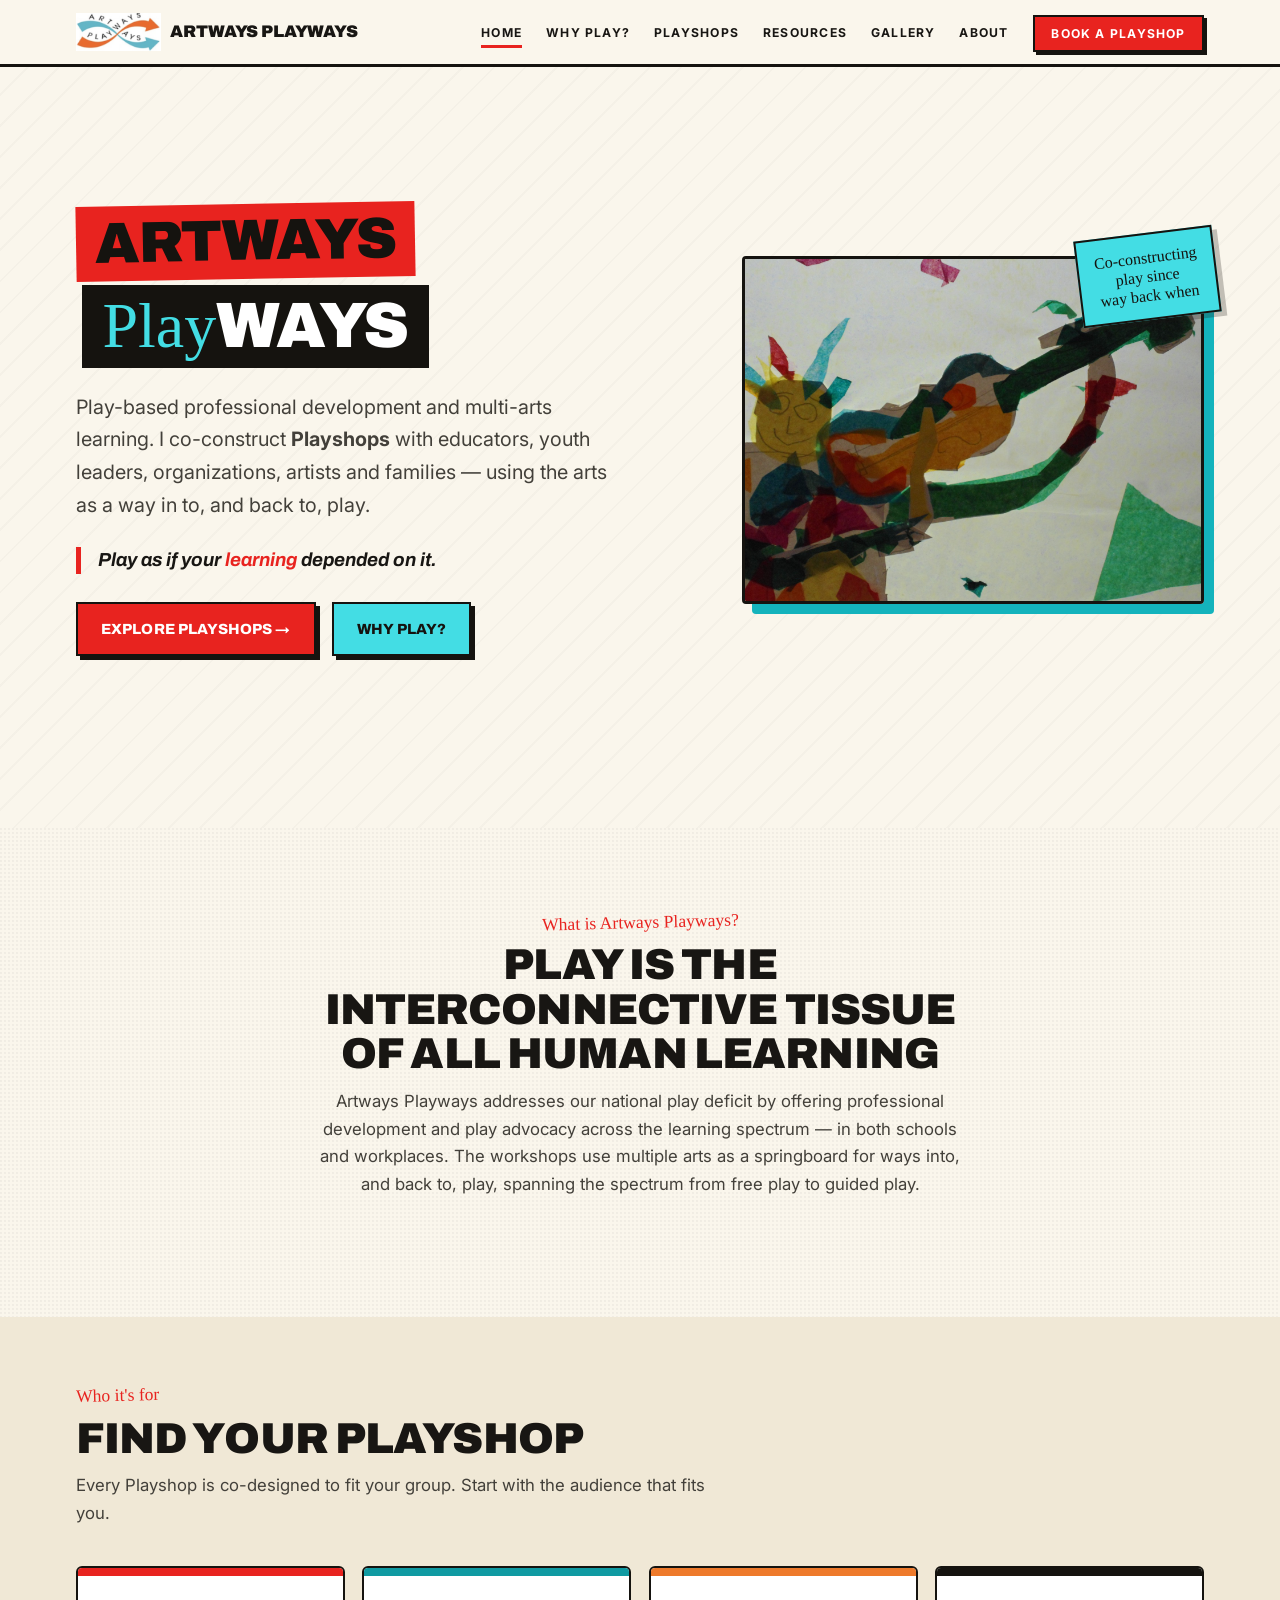
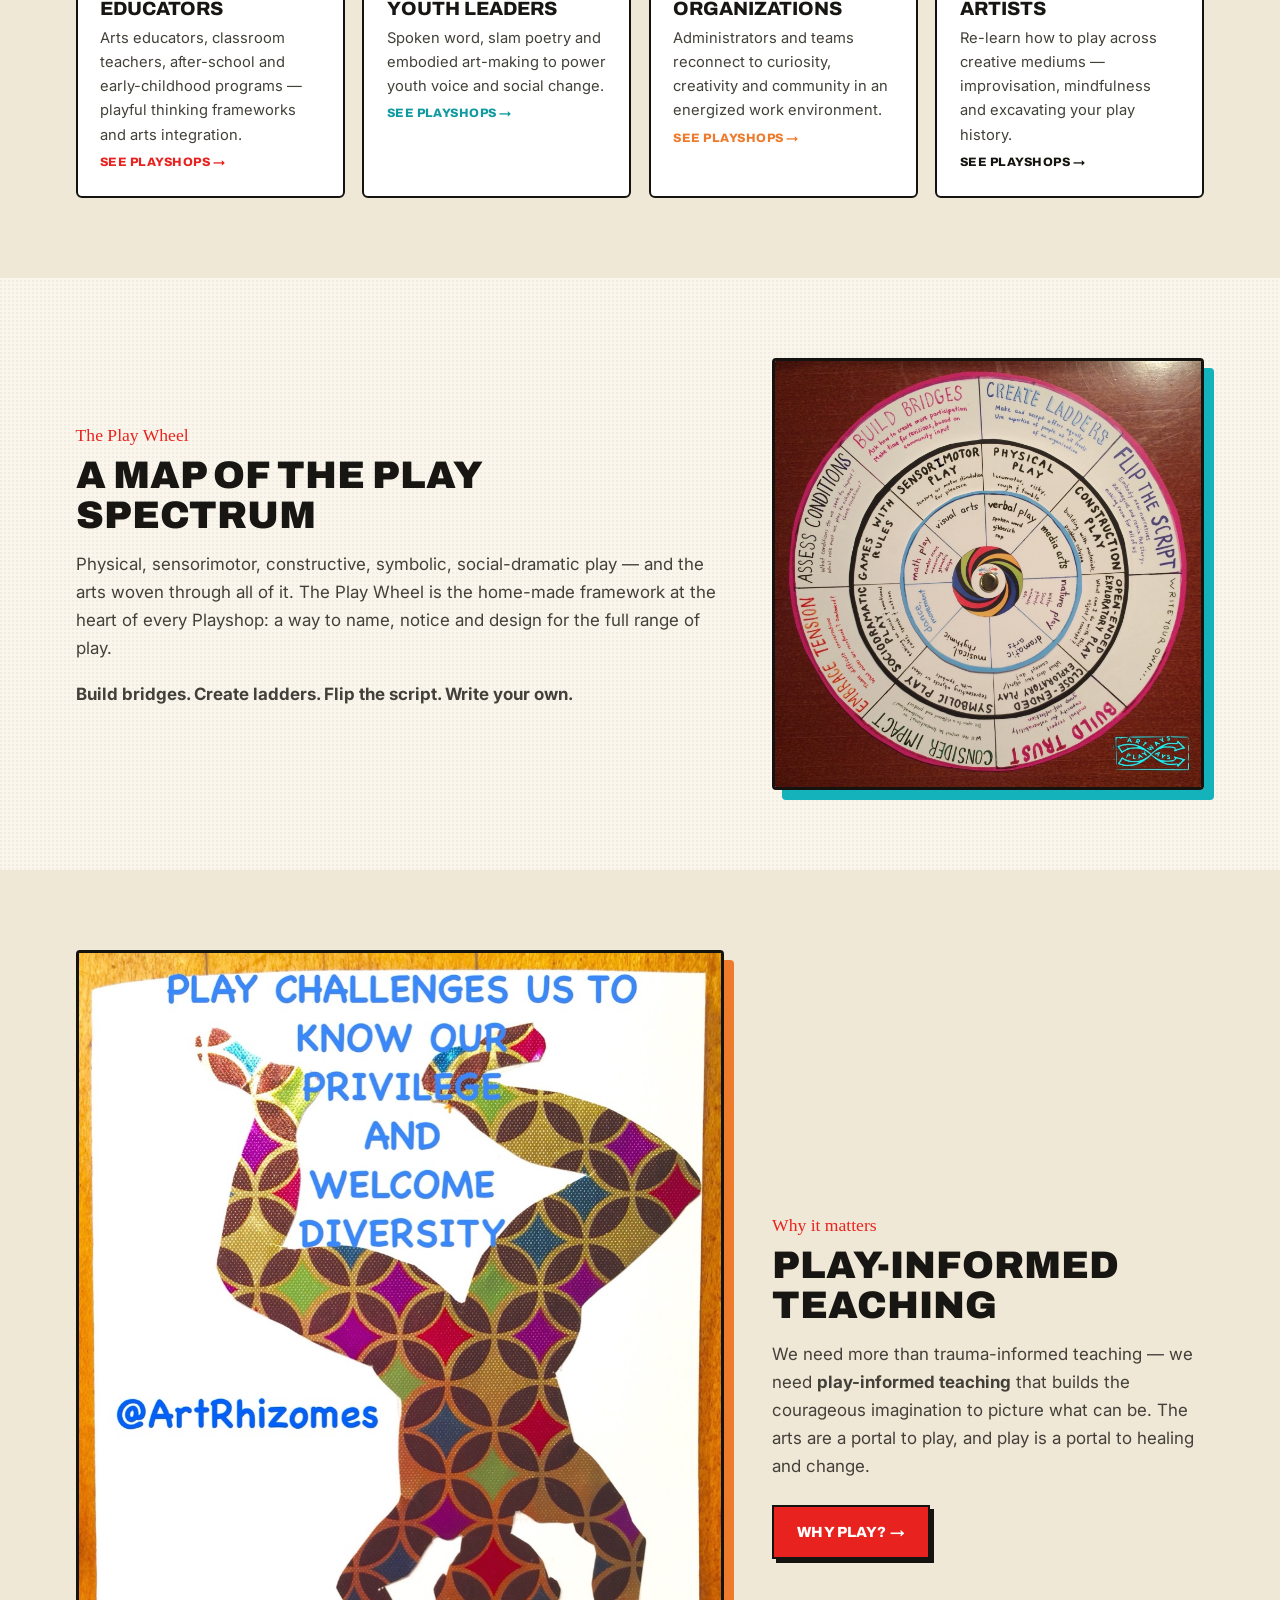
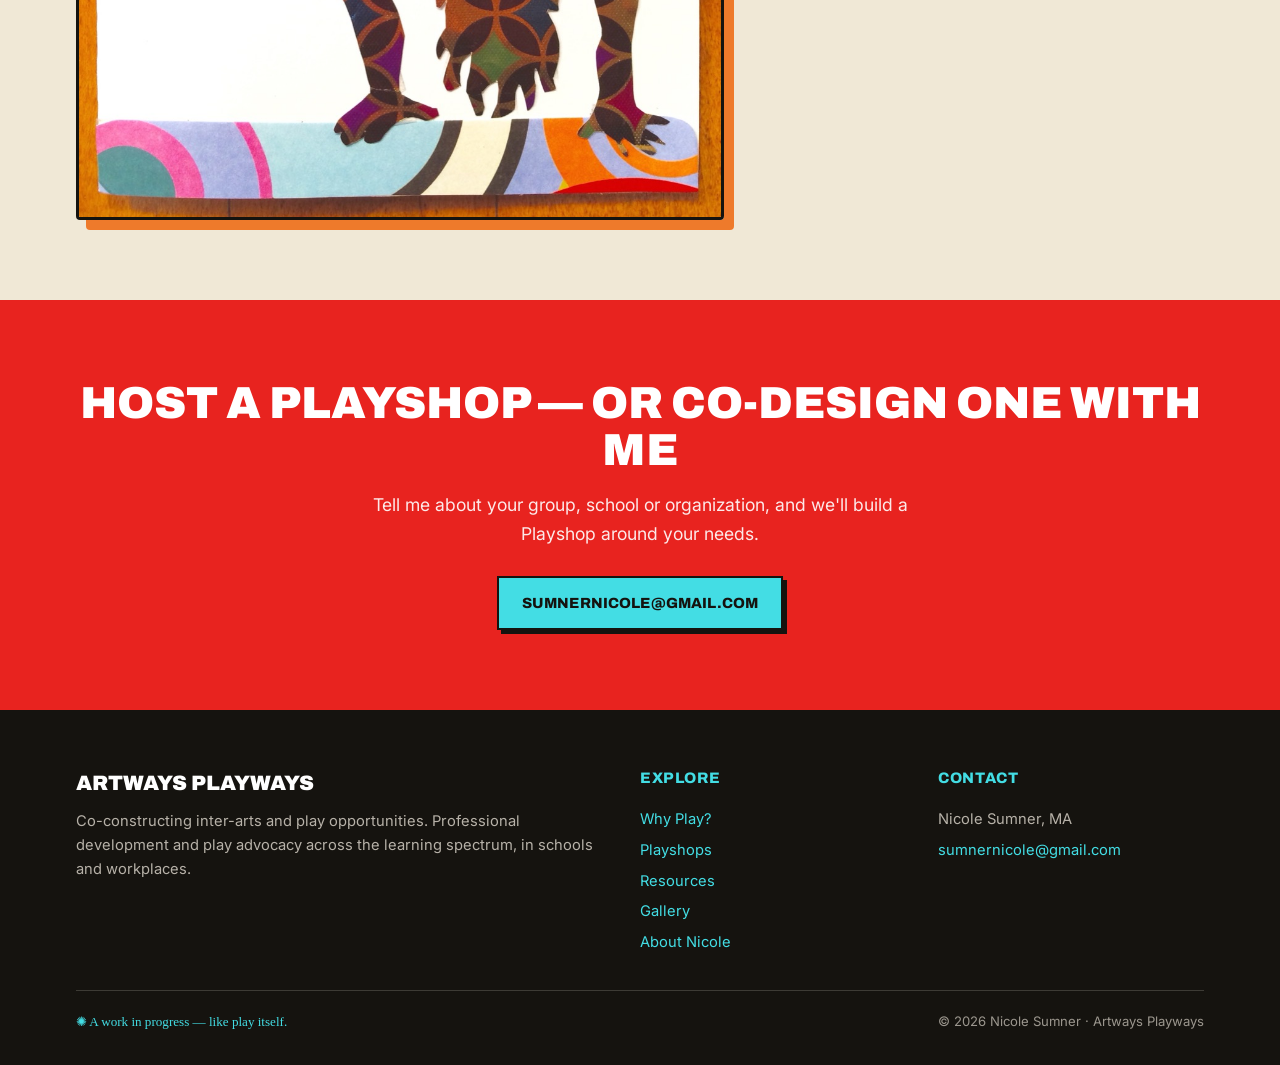
==== index.html @ 3ca1c851 "init" ====
<!DOCTYPE html>
<html lang="en">
<head>
  <meta charset="UTF-8">
  <meta name="viewport" content="width=device-width, initial-scale=1.0">
  <title>Artways Playways — Nicole Sumner</title>
  <meta name="description" content="Artways Playways — play-based professional development and multi-arts learning with Nicole Sumner. Playshops for educators, youth leaders, organizations and artists.">
  <link rel="preconnect" href="https://fonts.googleapis.com">
  <link rel="preconnect" href="https://fonts.gstatic.com" crossorigin>
  <link href="https://fonts.googleapis.com/css2?family=Archivo:wght@500;600;700;800;900&family=Permanent+Marker&family=Inter:wght@300;400;500;600;700&display=swap" rel="stylesheet">
  <link rel="stylesheet" href="css/style.css">
</head>
<body>
  <header class="site">
    <div class="nav-inner">
      <a href="index.html" class="brand"><img src="assets/img/logo.png" alt="" class="brand-logo"> Artways Playways</a>
      <button class="hamburger" aria-label="Menu"><span></span><span></span><span></span></button>
      <ul class="nav-links">
        <li><a href="index.html" class="active">Home</a></li>
        <li><a href="why-play.html">Why Play?</a></li>
        <li><a href="playshops.html">Playshops</a></li>
        <li><a href="resources.html">Resources</a></li>
        <li><a href="gallery.html">Gallery</a></li>
        <li><a href="about.html">About</a></li>
        <li><a href="mailto:sumnernicole@gmail.com" class="nav-cta">Book a Playshop</a></li>
      </ul>
    </div>
  </header>

  <!-- HERO -->
  <section class="hero">
    <div class="hero-inner">
      <div>
        <div class="title-stack">
          <span class="bar bar-red">Artways</span>
          <span class="bar bar-black"><span class="marker">Play</span>ways</span>
        </div>
        <p class="lede">Play-based professional development and multi-arts learning. I co-construct <strong>Playshops</strong> with educators, youth leaders, organizations, artists and families — using the arts as a way in to, and back to, play.</p>

        <div class="play-as-if">
          <p>Play as if your <span class="em" id="playWord" style="transition:opacity .35s">learning</span> depended on it.</p>
        </div>

        <div class="hero-actions">
          <a href="playshops.html" class="btn btn-primary">Explore Playshops →</a>
          <a href="why-play.html" class="btn btn-ghost">Why play?</a>
        </div>
      </div>
      <div class="hero-art">
        <span class="sticky-badge">Co-constructing<br>play since<br>way back when</span>
        <img src="assets/img/collage-i-see-a-song.jpg" alt="A child's bright tissue-paper collage of a sun-person playing a guitar">
      </div>
    </div>
  </section>

  <!-- WHAT IS IT -->
  <section class="block">
    <div class="wrap">
      <div class="section-head center">
        <div class="kicker">What is Artways Playways?</div>
        <h2>Play is the interconnective tissue of all human learning</h2>
        <p>Artways Playways addresses our national play deficit by offering professional development and play advocacy across the learning spectrum — in both schools and workplaces. The workshops use multiple arts as a springboard for ways into, and back to, play, spanning the spectrum from free play to guided play.</p>
      </div>
    </div>
  </section>

  <!-- AUDIENCES -->
  <section class="block" style="background:var(--paper-2); padding-top:4rem;">
    <div class="wrap">
      <div class="section-head">
        <div class="kicker">Who it's for</div>
        <h2>Find your Playshop</h2>
        <p>Every Playshop is co-designed to fit your group. Start with the audience that fits you.</p>
      </div>
      <div class="aud-grid">
        <a class="aud-card" href="playshops.html#educators" style="--ac:var(--red)">
          <h3>Educators</h3>
          <p>Arts educators, classroom teachers, after-school and early-childhood programs — playful thinking frameworks and arts integration.</p>
          <span class="go">See Playshops →</span>
        </a>
        <a class="aud-card" href="playshops.html#youth" style="--ac:var(--cyan-deep)">
          <h3>Youth Leaders</h3>
          <p>Spoken word, slam poetry and embodied art-making to power youth voice and social change.</p>
          <span class="go">See Playshops →</span>
        </a>
        <a class="aud-card" href="playshops.html#orgs" style="--ac:var(--orange)">
          <h3>Organizations</h3>
          <p>Administrators and teams reconnect to curiosity, creativity and community in an energized work environment.</p>
          <span class="go">See Playshops →</span>
        </a>
        <a class="aud-card" href="playshops.html#artists" style="--ac:var(--black)">
          <h3>Artists</h3>
          <p>Re-learn how to play across creative mediums — improvisation, mindfulness and excavating your play history.</p>
          <span class="go">See Playshops →</span>
        </a>
      </div>
    </div>
  </section>

  <!-- PLAY WHEEL FEATURE -->
  <section class="block">
    <div class="wrap">
      <div class="cols narrow">
        <div class="prose">
          <div class="kicker" style="font-family:var(--font-marker); color:var(--red); font-size:1.1rem;">The Play Wheel</div>
          <h2 style="font-family:var(--font-display); font-weight:900; text-transform:uppercase; font-size:clamp(1.6rem,3vw,2.4rem); line-height:1.05; margin:0.3rem 0 1rem;">A map of the play spectrum</h2>
          <p>Physical, sensorimotor, constructive, symbolic, social-dramatic play — and the arts woven through all of it. The Play Wheel is the home-made framework at the heart of every Playshop: a way to name, notice and design for the full range of play.</p>
          <p><strong>Build bridges. Create ladders. Flip the script. Write your own.</strong></p>
        </div>
        <figure class="framed cyan">
          <img src="assets/img/play-wheel.jpg" alt="Hand-drawn Play Wheel mapping kinds of play and the arts">
        </figure>
      </div>
    </div>
  </section>

  <!-- PLAY STATEMENT BAND -->
  <section class="block" style="background:var(--paper-2);">
    <div class="wrap">
      <div class="cols narrow" style="align-items:center;">
        <figure class="framed">
          <img src="assets/img/play-challenges-privilege.jpg" alt="Poster: Play challenges us to know our privilege and welcome diversity">
        </figure>
        <div class="prose">
          <div class="kicker" style="font-family:var(--font-marker); color:var(--red); font-size:1.1rem;">Why it matters</div>
          <h2 style="font-family:var(--font-display); font-weight:900; text-transform:uppercase; font-size:clamp(1.6rem,3vw,2.4rem); line-height:1.05; margin:.3rem 0 1rem;">Play-informed teaching</h2>
          <p>We need more than trauma-informed teaching — we need <strong>play-informed teaching</strong> that builds the courageous imagination to picture what can be. The arts are a portal to play, and play is a portal to healing and change.</p>
          <a href="why-play.html" class="btn btn-primary" style="margin-top:.4rem;">Why play? →</a>
        </div>
      </div>
    </div>
  </section>

  <!-- CTA -->
  <section class="block cta">
    <div class="wrap">
      <h2>Host a Playshop — or co-design one with me</h2>
      <p>Tell me about your group, school or organization, and we'll build a Playshop around your needs.</p>
      <a href="mailto:sumnernicole@gmail.com" class="btn btn-ghost">sumnernicole@gmail.com</a>
    </div>
  </section>

  <!-- FOOTER -->
  <footer class="site">
    <div class="wrap">
      <div class="foot-grid">
        <div>
          <div class="foot-brand">Artways Playways</div>
          <p>Co-constructing inter-arts and play opportunities. Professional development and play advocacy across the learning spectrum, in schools and workplaces.</p>
        </div>
        <div>
          <h4>Explore</h4>
          <ul>
            <li><a href="why-play.html">Why Play?</a></li>
            <li><a href="playshops.html">Playshops</a></li>
        <li><a href="resources.html">Resources</a></li>
        <li><a href="gallery.html">Gallery</a></li>
            <li><a href="about.html">About Nicole</a></li>
          </ul>
        </div>
        <div>
          <h4>Contact</h4>
          <ul>
            <li>Nicole Sumner, MA</li>
            <li><a href="mailto:sumnernicole@gmail.com">sumnernicole@gmail.com</a></li>
          </ul>
        </div>
      </div>
      <div class="foot-bottom">
        <span class="inprogress-badge">✺ A work in progress — like play itself.</span>
        <span>© <span id="yr">2026</span> Nicole Sumner · Artways Playways</span>
      </div>
    </div>
  </footer>

  <script src="js/main.js"></script>
</body>
</html>
---- css/style.css ----
/* ============================================================
   Artways Playways — Nicole Sumner
   Brand: red / black / cyan / orange, activist-poster energy,
   hand-lettered accents. Built crisp.
   Type: Archivo (poster sans) + Permanent Marker (hand accent)
         + Inter (body). Shared with the Courageous Teachers site.
   ============================================================ */

:root {
  --ink:        #181613;
  --ink-soft:   #43403a;
  --paper:      #faf6ec;
  --paper-2:    #f0e8d6;
  --card:       #ffffff;

  --red:        #e8231f;
  --red-deep:   #c11a17;
  --cyan:       #14b3bc;
  --cyan-deep:  #0f9aa2;
  --cyan-bright:#43dde4;
  --orange:     #ee7a2b;
  --orange-deep:#d4631a;
  --black:      #15130f;

  --line:       rgba(24, 22, 19, 0.16);
  --line-soft:  rgba(24, 22, 19, 0.08);
  --shadow:     0 16px 36px -22px rgba(24, 22, 19, 0.55);

  --font-display: 'Archivo', system-ui, sans-serif;
  --font-marker:  'Permanent Marker', 'Comic Sans MS', cursive;
  --font-body:    'Inter', system-ui, -apple-system, sans-serif;

  --maxw: 1180px;
}

*, *::before, *::after { margin: 0; padding: 0; box-sizing: border-box; }
html { scroll-behavior: smooth; }

body {
  font-family: var(--font-body);
  color: var(--ink);
  background: var(--paper);
  font-weight: 400; line-height: 1.65;
  -webkit-font-smoothing: antialiased;
  background-image: radial-gradient(circle at 1px 1px, rgba(24,22,19,0.04) 1px, transparent 0);
  background-size: 4px 4px;
}
a { color: inherit; }
img { max-width: 100%; display: block; }
.wrap { max-width: var(--maxw); margin: 0 auto; padding: 0 1.6rem; }

/* ---------------- NAV ---------------- */
header.site {
  position: fixed; top: 0; left: 0; width: 100%; z-index: 1000;
  background: var(--paper);
  border-bottom: 3px solid var(--black);
}
.nav-inner {
  max-width: var(--maxw); margin: 0 auto; height: 64px; padding: 0 1.6rem;
  display: flex; align-items: center; justify-content: space-between;
}
.brand {
  font-family: var(--font-display); font-weight: 900; font-size: 1.05rem;
  letter-spacing: -0.01em; text-transform: uppercase; text-decoration: none;
  color: var(--ink); line-height: 1; display: flex; align-items: center; gap: 0.6rem;
}
.brand-logo { height: 38px; width: auto; display: block; }
.nav-links { display: flex; gap: 1.5rem; list-style: none; align-items: center; }
.nav-links a {
  text-decoration: none; font-weight: 700; font-size: 0.76rem;
  letter-spacing: 0.1em; text-transform: uppercase; color: var(--ink);
  position: relative; padding: 0.4rem 0;
}
.nav-links a::after {
  content: ''; position: absolute; left: 0; bottom: -1px; height: 3px; width: 0;
  background: var(--red); transition: width .2s;
}
.nav-links a:hover::after, .nav-links a.active::after { width: 100%; }
.nav-cta {
  background: var(--red); color: #fff !important; padding: 0.55rem 1.05rem !important;
  border: 2px solid var(--black); box-shadow: 3px 3px 0 var(--black);
  text-transform: uppercase !important; transition: transform .12s, box-shadow .12s;
}
.nav-cta::after { display: none; }
.nav-cta:hover { transform: translate(-1px,-1px); box-shadow: 4px 4px 0 var(--black); }

.hamburger { display: none; flex-direction: column; gap: 5px; background: none; border: none; cursor: pointer; padding: 6px; }
.hamburger span { width: 26px; height: 3px; background: var(--black); display: block; transition: .2s; }

/* ---------------- HERO ---------------- */
.hero {
  position: relative; min-height: 92vh; display: flex; align-items: center;
  background:
    repeating-linear-gradient(135deg, rgba(24,22,19,0.025) 0 2px, transparent 2px 22px),
    var(--paper);
  overflow: hidden; padding-bottom: 3rem;
}
.hero-inner { position: relative; z-index: 2; max-width: var(--maxw); margin: 0 auto; padding: 8rem 1.6rem 3rem; width: 100%;
  display: grid; grid-template-columns: 1.15fr 0.85fr; gap: 2.5rem; align-items: center; }
.hero-art { position: relative; }
.hero-art img { border: 3px solid var(--black); box-shadow: 10px 10px 0 var(--cyan); border-radius: 4px; }

.sticky-badge {
  position: absolute; top: -1.4rem; right: -0.8rem; z-index: 5;
  background: var(--cyan-bright); color: var(--black);
  font-family: var(--font-marker); font-size: 1rem; line-height: 1.2; text-align: center;
  padding: 0.8rem 1rem; border: 2px solid var(--black);
  transform: rotate(-7deg); box-shadow: 5px 5px 0 rgba(24,22,19,0.25);
}

.title-stack { display: inline-flex; flex-direction: column; align-items: flex-start; gap: 0.4rem; margin-bottom: 1.4rem; }
.bar {
  font-family: var(--font-display); font-weight: 900; line-height: 0.98;
  letter-spacing: -0.02em; padding: 0.16em 0.32em; display: inline-block;
  text-transform: uppercase;
}
.bar-red { background: var(--red); color: var(--black); font-size: clamp(2rem, 5vw, 3.6rem); transform: rotate(-1deg); }
.bar-black { background: var(--black); color: #fff; font-size: clamp(2.2rem, 5.6vw, 4rem); margin-left: 0.4rem; }
.bar-black .marker { font-family: var(--font-marker); font-weight: 400; color: var(--cyan-bright); letter-spacing: 0; text-transform: none; }

.hero .lede { font-size: clamp(1.05rem, 1.8vw, 1.24rem); max-width: 46ch; color: var(--ink-soft); margin-bottom: 1.6rem; }

.play-as-if { border-left: 5px solid var(--red); padding-left: 1.1rem; margin-bottom: 1.8rem; }
.play-as-if p { font-family: var(--font-display); font-weight: 700; font-style: italic; font-size: clamp(1.02rem, 1.6vw, 1.18rem); line-height: 1.4; color: var(--ink); }
.play-as-if .em { color: var(--red); }

.hero-actions { display: flex; gap: 1rem; flex-wrap: wrap; }
.btn {
  display: inline-flex; align-items: center; gap: 0.5rem; cursor: pointer;
  font-family: var(--font-display); font-weight: 800; font-size: 0.92rem;
  letter-spacing: 0.01em; text-transform: uppercase; text-decoration: none;
  padding: 0.8rem 1.45rem; border: 2px solid var(--black);
  box-shadow: 4px 4px 0 var(--black); transition: transform .12s, box-shadow .12s, background .15s;
}
.btn:hover { transform: translate(-2px,-2px); box-shadow: 6px 6px 0 var(--black); }
.btn-primary { background: var(--red); color: #fff; }
.btn-primary:hover { background: var(--red-deep); }
.btn-ghost { background: var(--cyan-bright); color: var(--black); }
.btn-orange { background: var(--orange); color: #fff; }
.btn-orange:hover { background: var(--orange-deep); }

/* ---------------- SECTION SHELL ---------------- */
section.block { padding: 5rem 0; }
.section-head { max-width: 64ch; margin-bottom: 2.4rem; }
.section-head.center { margin-left: auto; margin-right: auto; text-align: center; }
.section-head .kicker {
  font-family: var(--font-marker); font-size: 1.1rem; color: var(--red);
  margin-bottom: 0.4rem; transform: rotate(-1.5deg); display: inline-block;
}
.section-head h2 {
  font-family: var(--font-display); font-weight: 900; text-transform: uppercase;
  font-size: clamp(1.7rem, 3.6vw, 2.7rem); line-height: 1.03; letter-spacing: -0.02em;
  margin-bottom: 0.7rem;
}
.section-head p { color: var(--ink-soft); font-size: 1.05rem; }

/* ---------------- AUDIENCE GRID ---------------- */
.aud-grid { display: grid; grid-template-columns: repeat(auto-fill, minmax(230px,1fr)); gap: 1.1rem; }
.aud-card {
  display: block; text-decoration: none; color: var(--ink);
  background: var(--card); border: 2px solid var(--black); border-radius: 6px;
  padding: 1.4rem; position: relative; overflow: hidden;
  transition: transform .14s, box-shadow .14s;
}
.aud-card::before { content: ''; position: absolute; left: 0; top: 0; right: 0; height: 8px; background: var(--ac, var(--red)); }
.aud-card:hover { transform: translate(-3px,-3px); box-shadow: 7px 7px 0 var(--ac, var(--red)); }
.aud-card h3 { font-family: var(--font-display); font-weight: 800; text-transform: uppercase; font-size: 1.2rem; margin: 0.5rem 0 0.4rem; line-height: 1.08; }
.aud-card p { font-size: 0.92rem; color: var(--ink-soft); }
.aud-card .go { margin-top: 0.9rem; font-family: var(--font-display); font-weight: 800; font-size: 0.76rem; text-transform: uppercase; letter-spacing: 0.04em; color: var(--ac, var(--red)); }

/* ---------------- TWO-COLUMN CONTENT ---------------- */
.cols { display: grid; grid-template-columns: 1fr 1fr; gap: 3rem; align-items: center; }
.cols.narrow { grid-template-columns: 1.2fr 0.8fr; }
.prose { max-width: 65ch; }
.prose p { margin-bottom: 1.1rem; color: var(--ink-soft); font-size: 1.06rem; }
.prose p.lead { font-size: 1.2rem; color: var(--ink); font-weight: 500; }
.prose h3 { font-family: var(--font-display); font-weight: 800; text-transform: uppercase; font-size: 1.3rem; margin: 1.8rem 0 0.7rem; letter-spacing: -0.01em; }
.prose ul { margin: 0 0 1.2rem 1.2rem; }
.prose li { margin-bottom: 0.4rem; color: var(--ink-soft); }
.prose blockquote { font-family: var(--font-display); font-style: italic; font-weight: 700; font-size: 1.2rem; line-height: 1.35; border-left: 5px solid var(--cyan); padding-left: 1.2rem; margin: 1.5rem 0; color: var(--ink); }
.framed img { border: 3px solid var(--black); border-radius: 4px; box-shadow: 10px 10px 0 var(--orange); }
.framed.cyan img { box-shadow: 10px 10px 0 var(--cyan); }
.framed figcaption { font-size: 0.8rem; color: var(--ink-soft); margin-top: 0.7rem; font-style: italic; }

/* ---------------- PAGE HERO (interior) ---------------- */
.page-hero { padding: 8.5rem 0 1.5rem; }
.page-hero h1 { font-family: var(--font-display); font-weight: 900; text-transform: uppercase; font-size: clamp(2.2rem,5vw,3.4rem); letter-spacing: -0.025em; line-height: 1; }
.page-hero h1::after { content: ''; display: block; width: 90px; height: 8px; background: var(--red); margin-top: 0.6rem; }
.page-hero p { color: var(--ink-soft); font-size: 1.1rem; max-width: 60ch; margin-top: 1rem; }

/* ---------------- PLAYSHOPS ---------------- */
.ps-list { display: grid; gap: 1.3rem; }
.ps-card {
  background: var(--card); border: 2px solid var(--black); border-radius: 6px;
  padding: 1.6rem 1.7rem; box-shadow: var(--shadow);
  border-left: 8px solid var(--ps, var(--red));
}
.ps-card h3 { font-family: var(--font-display); font-weight: 800; text-transform: uppercase; font-size: 1.25rem; letter-spacing: -0.01em; margin-bottom: 0.2rem; }
.ps-card .who { font-family: var(--font-marker); color: var(--ps, var(--red)); font-size: 0.95rem; margin-bottom: 0.6rem; }
.ps-card p { color: var(--ink-soft); font-size: 1rem; }

.theme-grid { display: grid; grid-template-columns: repeat(auto-fill, minmax(300px,1fr)); gap: 1.2rem; }
.theme-card { background: var(--card); border: 2px solid var(--black); border-radius: 6px; padding: 1.4rem; }
.theme-card h3 { font-family: var(--font-display); font-weight: 800; text-transform: uppercase; font-size: 1.05rem; margin-bottom: 0.7rem; padding-bottom: 0.5rem; border-bottom: 3px solid var(--tc, var(--cyan)); }
.theme-card ul { list-style: none; }
.theme-card li { font-size: 0.92rem; padding: 0.28rem 0; color: var(--ink-soft); border-bottom: 1px solid var(--line-soft); }

/* ---------------- TESTIMONIALS ---------------- */
.t-grid { display: grid; grid-template-columns: repeat(auto-fill, minmax(300px,1fr)); gap: 1.3rem; }
.t-card { background: var(--paper); border: 2px solid var(--black); border-radius: 6px; padding: 1.5rem; position: relative; box-shadow: 5px 5px 0 var(--cyan); }
.t-card::before { content: '\201C'; font-family: var(--font-display); font-weight: 900; font-size: 3.5rem; color: var(--red); position: absolute; top: 0.2rem; left: 0.8rem; line-height: 1; opacity: 0.3; }
.t-card p { font-size: 0.98rem; font-style: italic; color: var(--ink); margin: 0.8rem 0 0.9rem; position: relative; z-index: 1; }
.t-card cite { font-style: normal; font-family: var(--font-display); font-weight: 700; font-size: 0.82rem; text-transform: uppercase; letter-spacing: 0.03em; color: var(--red); }

/* ---------------- WHY-PLAY LIST ---------------- */
.play-is { display: grid; grid-template-columns: repeat(auto-fill, minmax(240px,1fr)); gap: 0.7rem; margin-top: 1.5rem; }
.play-is span { background: var(--card); border: 2px solid var(--black); border-radius: 100px; padding: 0.5rem 1rem; font-weight: 600; font-size: 0.9rem; }

/* ---------------- PLAY STATEMENTS ---------------- */
.statements { background: var(--black); color: var(--paper); }
.statements .section-head h2 { color: #fff; }
.statements .kicker { color: var(--cyan-bright); }
.stmt-grid { display: grid; grid-template-columns: 1fr 1fr; gap: 1.4rem; align-items: start; }
.stmt {
  font-family: var(--font-display); font-weight: 700; font-style: italic;
  font-size: clamp(1.1rem, 1.7vw, 1.35rem); line-height: 1.32; color: var(--paper);
  border-left: 5px solid var(--red); padding: 0.2rem 0 0.2rem 1.2rem;
}
.stmt.cyan { border-color: var(--cyan-bright); }
.stmt.orange { border-color: var(--orange); }
.stat-callout {
  grid-column: 1 / -1; background: var(--red); color: #fff; border: 2px solid var(--paper);
  border-radius: 6px; padding: 1.6rem 1.8rem; margin-top: 0.6rem;
}
.stat-callout p { font-size: 1.08rem; line-height: 1.5; color: #fff; }
.stat-callout cite { display: block; margin-top: 0.7rem; font-style: normal; font-family: var(--font-display); font-weight: 800; font-size: 0.78rem; letter-spacing: 0.08em; text-transform: uppercase; color: var(--black); }

/* ---------------- RESOURCES ---------------- */
.res-group { margin-bottom: 2.6rem; }
.res-group h2 {
  font-family: var(--font-display); font-weight: 900; text-transform: uppercase;
  font-size: clamp(1.3rem, 2.6vw, 1.9rem); letter-spacing: -0.01em; line-height: 1.05;
  padding-bottom: 0.5rem; border-bottom: 4px solid var(--rc, var(--red)); margin-bottom: 1.1rem;
}
.res-list { list-style: none; display: grid; gap: 0.55rem; }
.res-list li { font-size: 0.98rem; color: var(--ink-soft); padding-left: 1.1rem; position: relative; line-height: 1.45; }
.res-list li::before { content: '▹'; position: absolute; left: 0; color: var(--rc, var(--red)); font-weight: 700; }
.res-list li b { color: var(--ink); font-weight: 600; }
.res-list a { color: var(--cyan-deep); font-weight: 600; text-decoration: none; }
.res-list a:hover { text-decoration: underline; }
.res-cols { columns: 2; column-gap: 2.4rem; }
.res-cols .res-list li { break-inside: avoid; margin-bottom: 0.55rem; }
@media (max-width: 760px) { .res-cols { columns: 1; } .stmt-grid { grid-template-columns: 1fr; } }

/* ---------------- GALLERY INDEX ---------------- */
.gal-cards { display: grid; grid-template-columns: repeat(auto-fill, minmax(280px,1fr)); gap: 1.4rem; }
.gal-cat {
  display: block; text-decoration: none; color: var(--ink);
  border: 2px solid var(--black); border-radius: 6px; overflow: hidden;
  background: var(--card); transition: transform .14s, box-shadow .14s;
}
.gal-cat:hover { transform: translate(-3px,-3px); box-shadow: 7px 7px 0 var(--gc, var(--red)); }
.gal-cat .cover { aspect-ratio: 4/3; overflow: hidden; border-bottom: 2px solid var(--black); }
.gal-cat .cover img { width: 100%; height: 100%; object-fit: cover; }
.gal-cat .meta { padding: 1rem 1.2rem; }
.gal-cat h3 { font-family: var(--font-display); font-weight: 800; text-transform: uppercase; font-size: 1.12rem; letter-spacing: -0.01em; }
.gal-cat .cnt { font-family: var(--font-display); font-weight: 800; font-size: 0.74rem; text-transform: uppercase; letter-spacing: 0.08em; color: var(--gc, var(--red)); margin-top: 0.3rem; }

/* ---------------- GALLERY GRID ---------------- */
.gallery-grid { display: grid; grid-template-columns: repeat(auto-fill, minmax(220px,1fr)); gap: 0.9rem; }
.gallery-item {
  cursor: pointer; border: 2px solid var(--black); border-radius: 4px; overflow: hidden;
  background: var(--card); aspect-ratio: 1/1; transition: transform .12s, box-shadow .12s;
}
.gallery-item:hover { transform: translate(-2px,-2px); box-shadow: 5px 5px 0 var(--cyan); }
.gallery-item img { width: 100%; height: 100%; object-fit: cover; display: block; }
.gal-back { font-family: var(--font-display); font-weight: 800; font-size: 0.8rem; text-transform: uppercase; letter-spacing: 0.06em; color: var(--red); text-decoration: none; }
.gal-back:hover { text-decoration: underline; }

/* ---------------- LIGHTBOX ---------------- */
.lightbox { display: none; position: fixed; inset: 0; z-index: 2000; background: rgba(21,19,15,0.94); }
.lightbox.active { display: flex; align-items: center; justify-content: center; }
.lightbox-img { max-width: 90vw; max-height: 86vh; border: 3px solid var(--paper); box-shadow: 0 10px 40px rgba(0,0,0,0.6); }
.lightbox button {
  position: absolute; background: var(--red); color: #fff; border: 2px solid var(--paper);
  font-family: var(--font-display); font-weight: 900; cursor: pointer; line-height: 1;
  width: 48px; height: 48px; display: flex; align-items: center; justify-content: center;
  font-size: 1.6rem; transition: transform .12s;
}
.lightbox button:hover { transform: scale(1.08); }
.lightbox-close { top: 1.2rem; right: 1.2rem; }
.lightbox-prev { left: 1.2rem; top: 50%; transform: translateY(-50%); }
.lightbox-next { right: 1.2rem; top: 50%; transform: translateY(-50%); }
.lightbox-prev:hover, .lightbox-next:hover { transform: translateY(-50%) scale(1.08); }

/* ---------------- CTA STRIP ---------------- */
.cta { background: var(--red); color: #fff; text-align: center; }
.cta h2 { font-family: var(--font-display); font-weight: 900; text-transform: uppercase; font-size: clamp(1.8rem,4vw,2.8rem); line-height: 1.04; margin-bottom: 1rem; color: #fff; }
.cta p { max-width: 50ch; margin: 0 auto 1.8rem; font-size: 1.1rem; color: rgba(255,255,255,0.9); }

/* ---------------- FOOTER ---------------- */
footer.site { background: var(--black); color: var(--paper); padding: 3.5rem 0 2rem; }
.foot-grid { display: grid; grid-template-columns: 2fr 1fr 1fr; gap: 2rem; margin-bottom: 2rem; }
footer.site h4 { font-family: var(--font-display); font-weight: 800; text-transform: uppercase; font-size: 0.95rem; margin-bottom: 0.8rem; color: var(--cyan-bright); letter-spacing: 0.04em; }
footer.site p, footer.site li { color: rgba(245,239,227,0.72); font-size: 0.92rem; }
footer.site ul { list-style: none; }
footer.site li { padding: 0.2rem 0; }
footer.site a { color: var(--cyan-bright); text-decoration: none; }
footer.site a:hover { text-decoration: underline; }
.foot-brand { font-family: var(--font-display); font-weight: 900; text-transform: uppercase; font-size: 1.3rem; color: #fff; margin-bottom: 0.5rem; }
.foot-bottom { border-top: 1px solid rgba(245,239,227,0.18); padding-top: 1.3rem; display: flex; justify-content: space-between; flex-wrap: wrap; gap: 0.6rem; font-size: 0.82rem; color: rgba(245,239,227,0.6); }
.inprogress-badge { font-family: var(--font-marker); color: var(--cyan-bright); }

/* ---------------- RESPONSIVE ---------------- */
@media (max-width: 860px) {
  .hero-inner { grid-template-columns: 1fr; padding-top: 7rem; }
  .hero-art { order: -1; max-width: 420px; }
  .cols, .cols.narrow { grid-template-columns: 1fr; gap: 2rem; }
  .foot-grid { grid-template-columns: 1fr; }
  .nav-links {
    position: fixed; top: 64px; right: 0; width: min(78vw, 300px); height: calc(100vh - 64px);
    background: var(--paper); border-left: 3px solid var(--black);
    flex-direction: column; align-items: flex-start; gap: 0.3rem; padding: 1.5rem;
    transform: translateX(100%); transition: transform .22s; box-shadow: -10px 0 30px -20px #000;
  }
  .nav-links.open { transform: translateX(0); }
  .nav-links a { font-size: 0.9rem; padding: 0.6rem 0; }
  .hamburger { display: flex; }
}
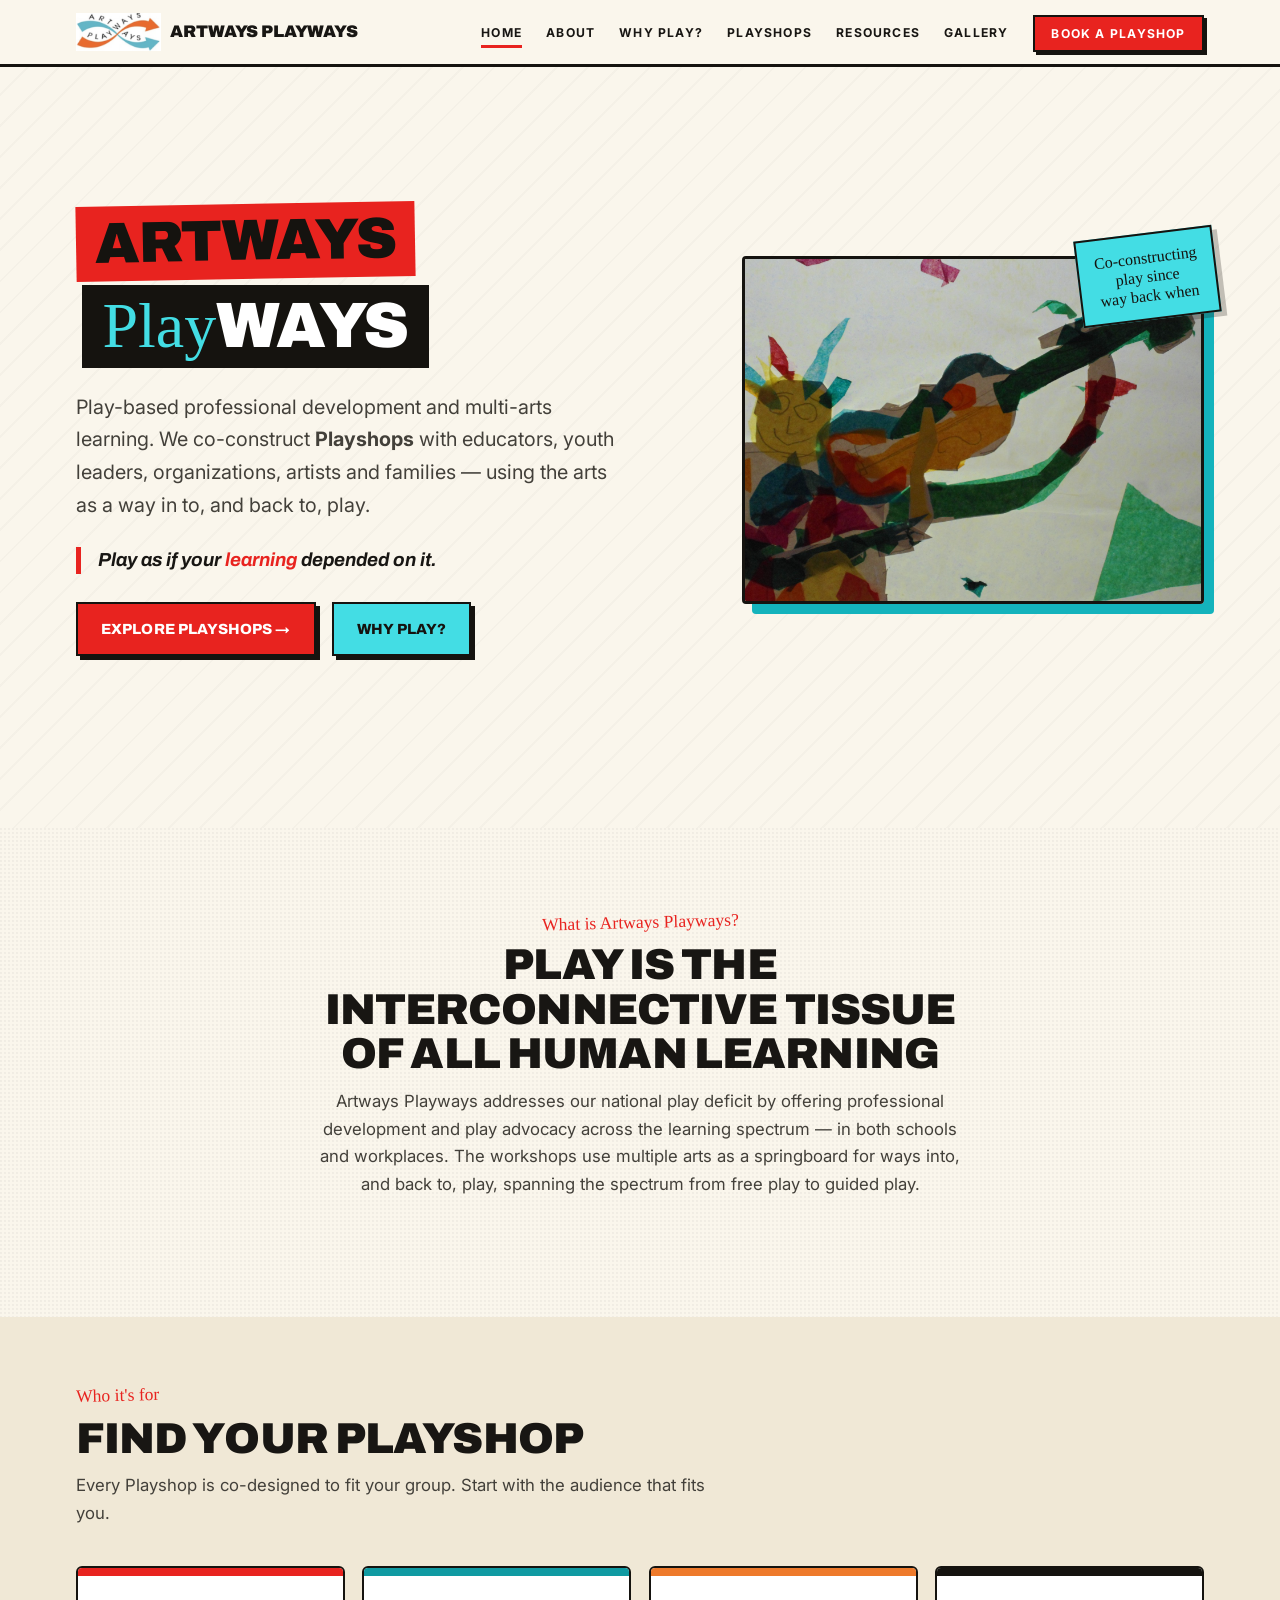
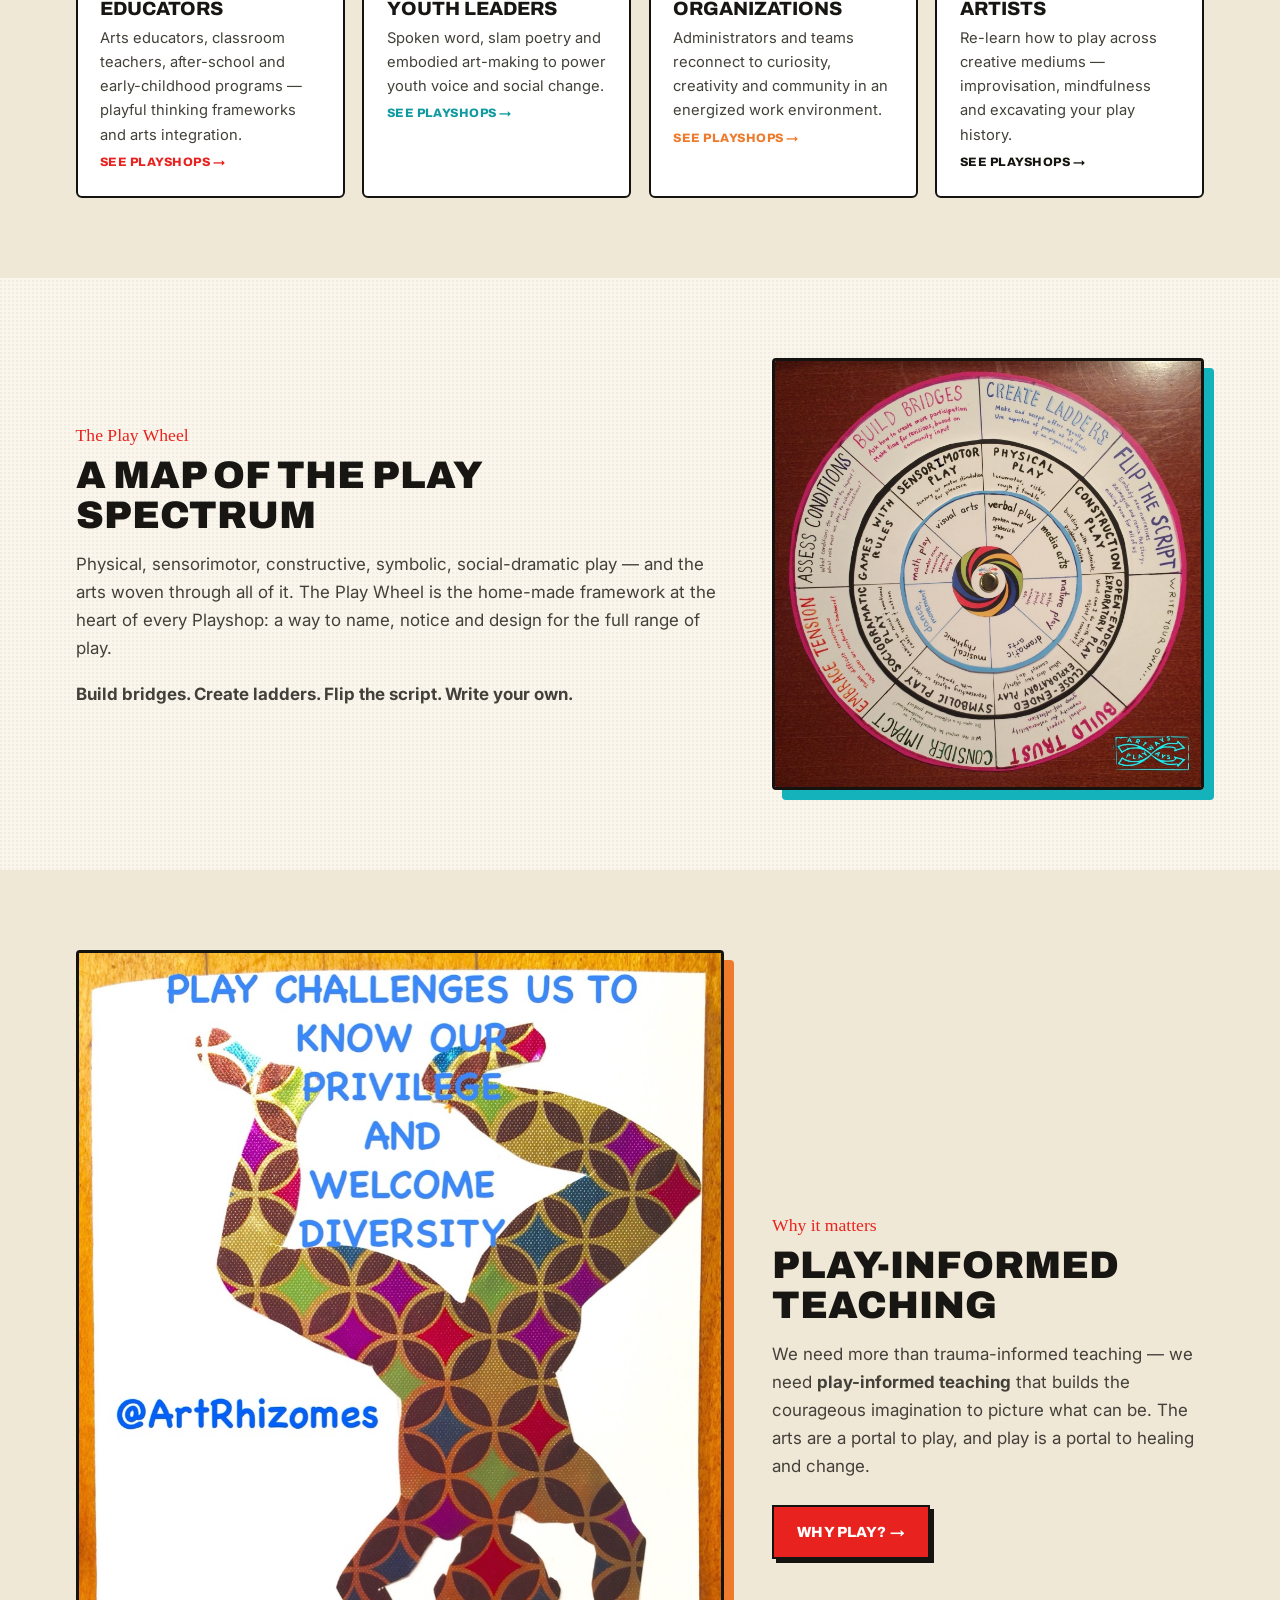
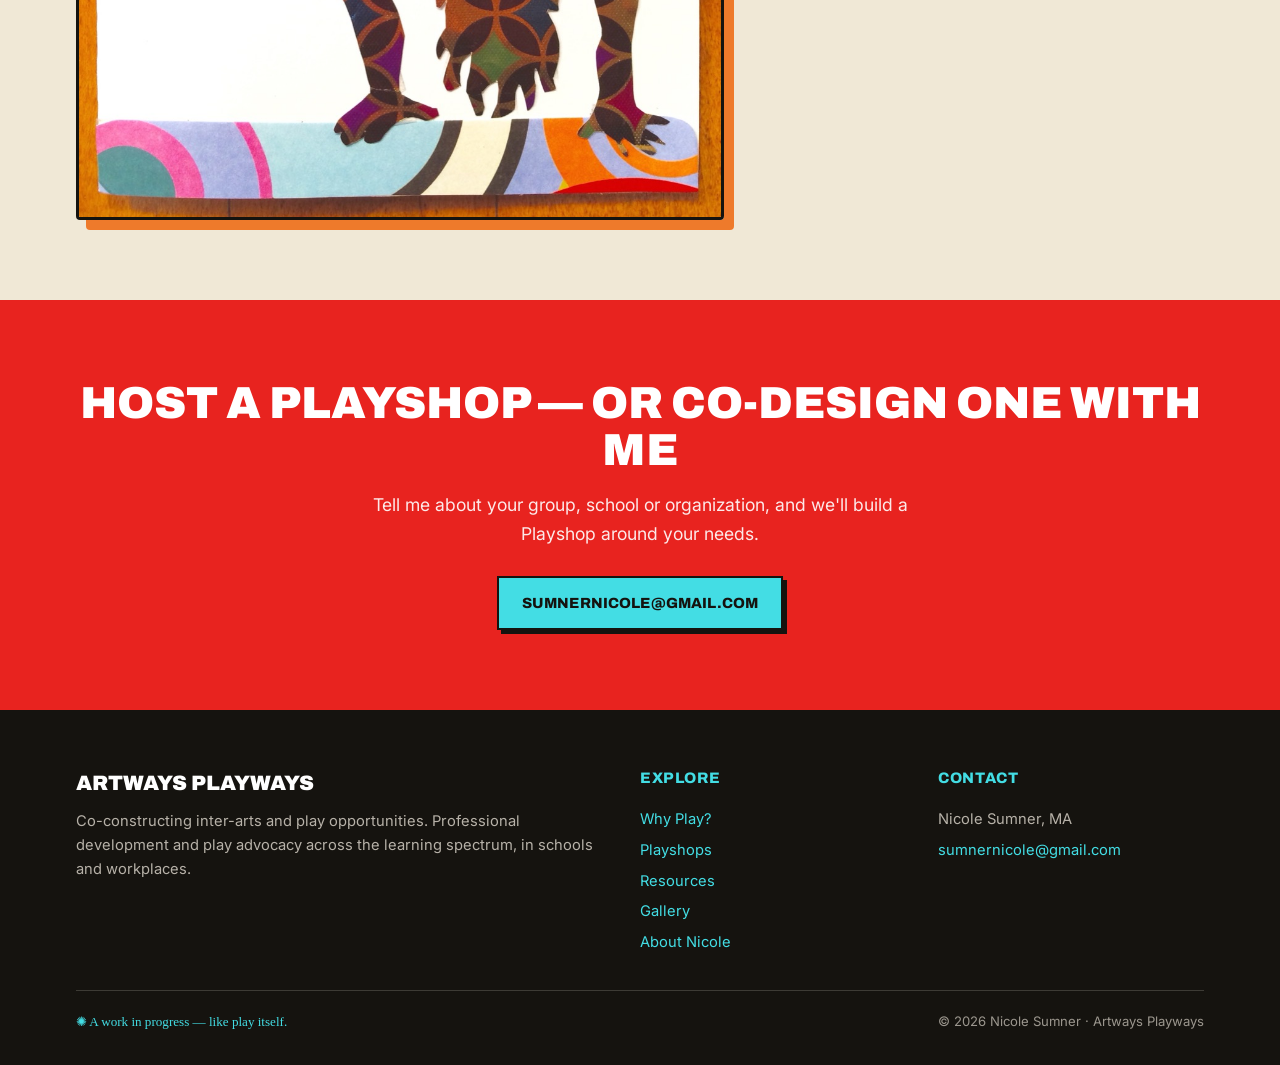
==== commit c054a72e: "Move About menu item to right of Home in header nav Co-Authored-By: Claude Opus 4.8 <noreply@anthrop" ====
--- a/index.html
+++ b/index.html
@@ -17,11 +17,11 @@
       <button class="hamburger" aria-label="Menu"><span></span><span></span><span></span></button>
       <ul class="nav-links">
         <li><a href="index.html" class="active">Home</a></li>
+        <li><a href="about.html">About</a></li>
         <li><a href="why-play.html">Why Play?</a></li>
         <li><a href="playshops.html">Playshops</a></li>
         <li><a href="resources.html">Resources</a></li>
         <li><a href="gallery.html">Gallery</a></li>
-        <li><a href="about.html">About</a></li>
         <li><a href="mailto:sumnernicole@gmail.com" class="nav-cta">Book a Playshop</a></li>
       </ul>
     </div>
@@ -35,7 +35,7 @@
           <span class="bar bar-red">Artways</span>
           <span class="bar bar-black"><span class="marker">Play</span>ways</span>
         </div>
-        <p class="lede">Play-based professional development and multi-arts learning. I co-construct <strong>Playshops</strong> with educators, youth leaders, organizations, artists and families — using the arts as a way in to, and back to, play.</p>
+        <p class="lede">Play-based professional development and multi-arts learning. We co-construct <strong>Playshops</strong> with educators, youth leaders, organizations, artists and families — using the arts as a way in to, and back to, play.</p>
 
         <div class="play-as-if">
           <p>Play as if your <span class="em" id="playWord" style="transition:opacity .35s">learning</span> depended on it.</p>
